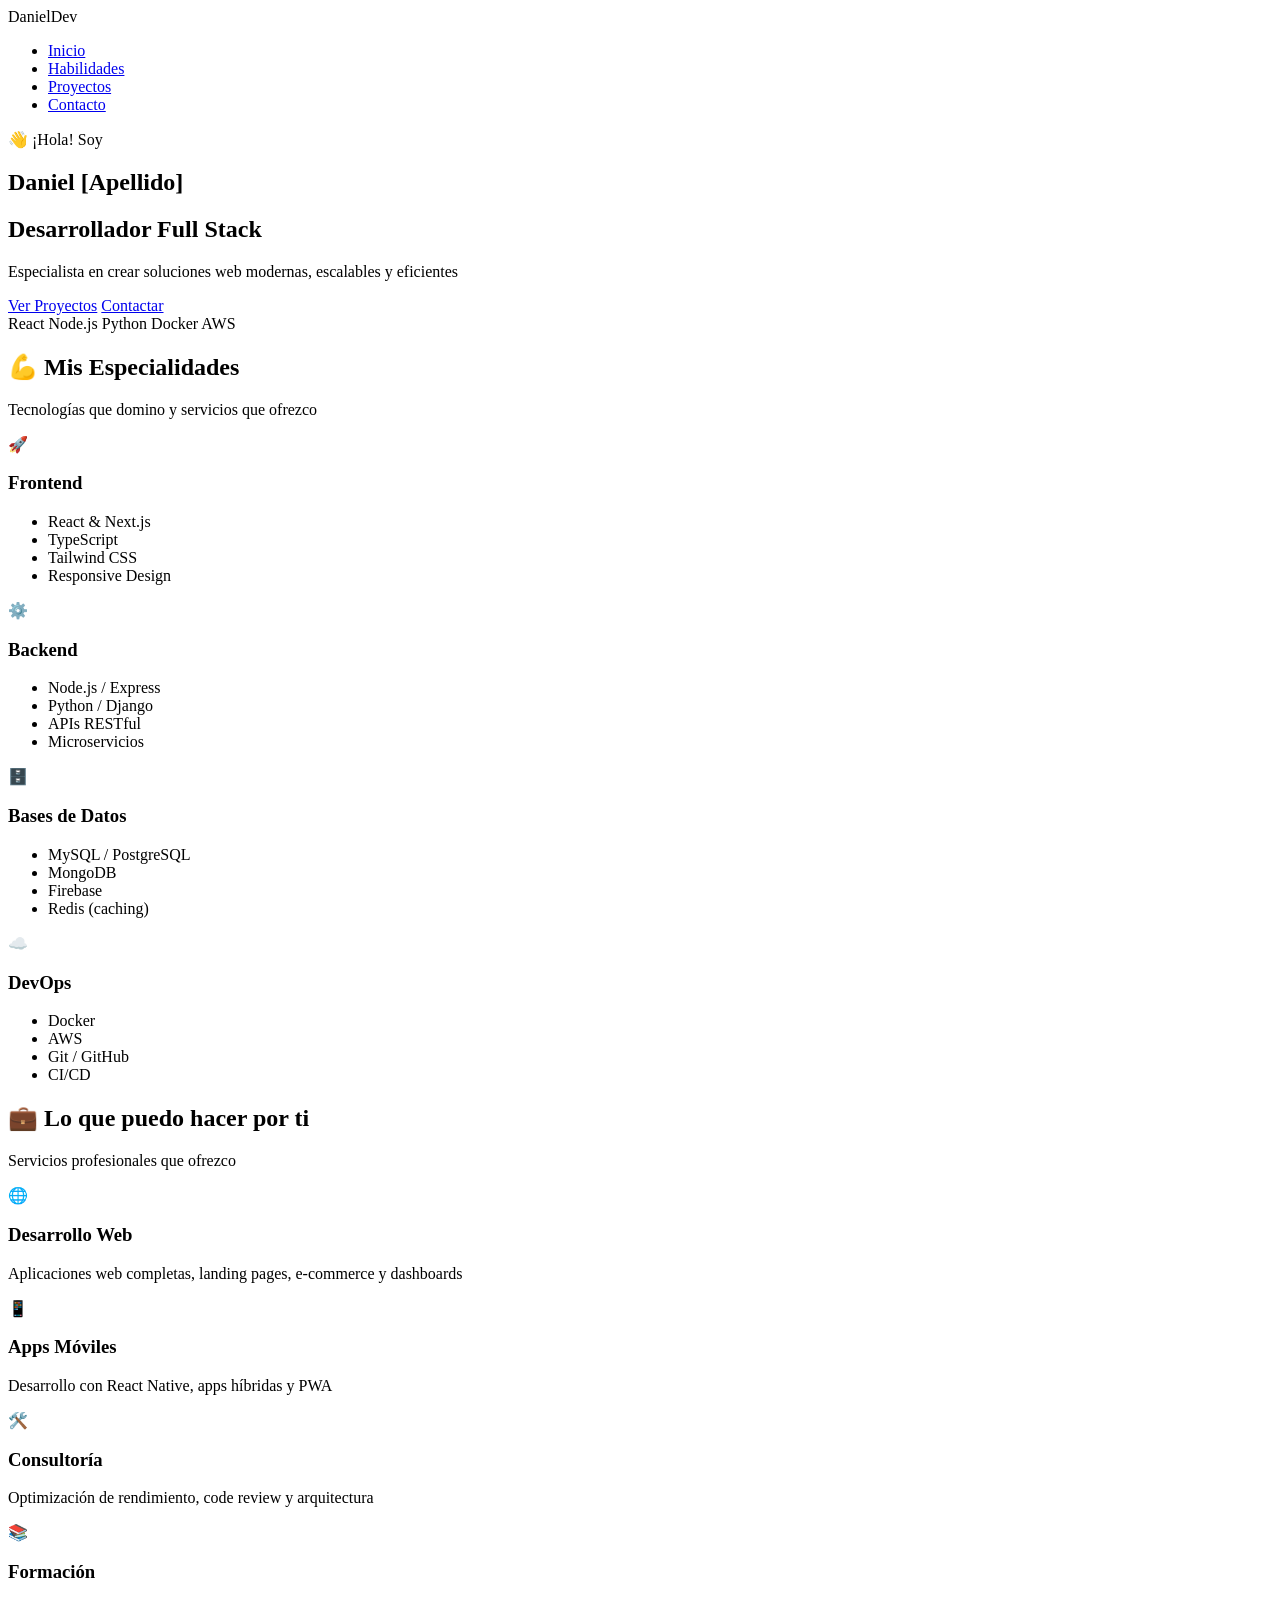
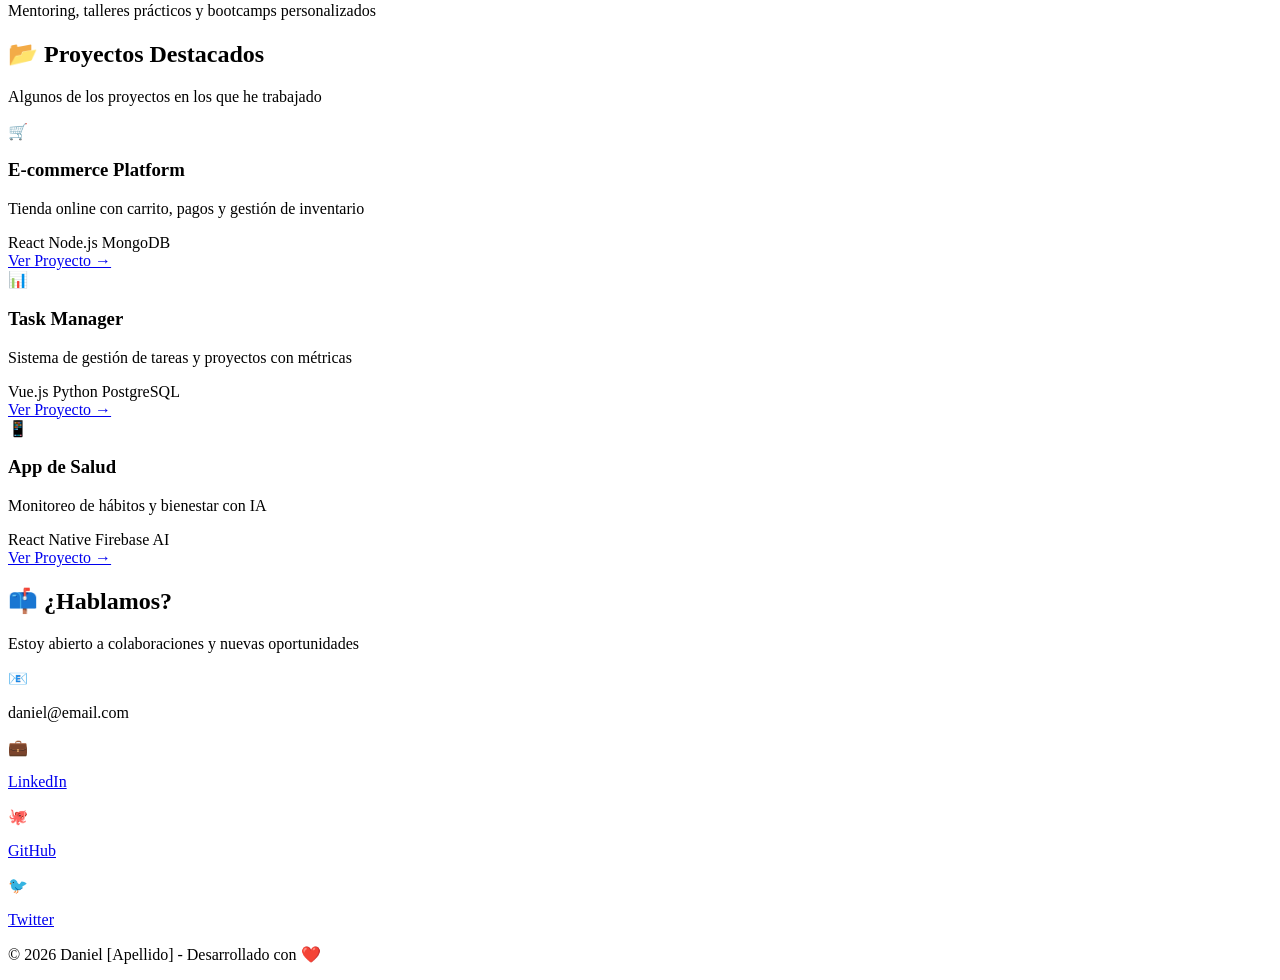
==== portafolio-web/index.html @ 7452c3b1 "Create index.html" ====
<!DOCTYPE html>
<html lang="es">
<head>
    <meta charset="UTF-8">
    <meta name="viewport" content="width=device-width, initial-scale=1.0">
    <title>Daniel | Portafolio</title>
    <link rel="stylesheet" href="styles.css">
    <link href="https://fonts.googleapis.com/css2?family=Inter:wght@300;400;600;700;800&display=swap" rel="stylesheet">
</head>
<body>
    <!-- Navbar -->
    <nav class="navbar">
        <div class="container">
            <div class="nav-content">
                <div class="logo">Daniel<span>Dev</span></div>
                <ul class="nav-links">
                    <li><a href="#inicio">Inicio</a></li>
                    <li><a href="#habilidades">Habilidades</a></li>
                    <li><a href="#proyectos">Proyectos</a></li>
                    <li><a href="#contacto">Contacto</a></li>
                </ul>
            </div>
        </div>
    </nav>

    <!-- Hero -->
    <section id="inicio" class="hero">
        <div class="container">
            <div class="hero-content">
                <span class="badge">👋 ¡Hola! Soy</span>
                <h1>Daniel [Apellido]</h1>
                <h2>Desarrollador Full Stack</h2>
                <p>Especialista en crear soluciones web modernas, escalables y eficientes</p>
                <div class="hero-buttons">
                    <a href="#proyectos" class="btn-primary">Ver Proyectos</a>
                    <a href="#contacto" class="btn-secondary">Contactar</a>
                </div>
                <div class="tech-stack">
                    <span>React</span>
                    <span>Node.js</span>
                    <span>Python</span>
                    <span>Docker</span>
                    <span>AWS</span>
                </div>
            </div>
        </div>
    </section>

    <!-- Habilidades -->
    <section id="habilidades" class="skills">
        <div class="container">
            <h2 class="section-title">💪 Mis Especialidades</h2>
            <p class="section-subtitle">Tecnologías que domino y servicios que ofrezco</p>
            
            <div class="skills-grid">
                <div class="skill-card">
                    <div class="skill-icon">🚀</div>
                    <h3>Frontend</h3>
                    <ul>
                        <li>React & Next.js</li>
                        <li>TypeScript</li>
                        <li>Tailwind CSS</li>
                        <li>Responsive Design</li>
                    </ul>
                </div>

                <div class="skill-card">
                    <div class="skill-icon">⚙️</div>
                    <h3>Backend</h3>
                    <ul>
                        <li>Node.js / Express</li>
                        <li>Python / Django</li>
                        <li>APIs RESTful</li>
                        <li>Microservicios</li>
                    </ul>
                </div>

                <div class="skill-card">
                    <div class="skill-icon">🗄️</div>
                    <h3>Bases de Datos</h3>
                    <ul>
                        <li>MySQL / PostgreSQL</li>
                        <li>MongoDB</li>
                        <li>Firebase</li>
                        <li>Redis (caching)</li>
                    </ul>
                </div>

                <div class="skill-card">
                    <div class="skill-icon">☁️</div>
                    <h3>DevOps</h3>
                    <ul>
                        <li>Docker</li>
                        <li>AWS</li>
                        <li>Git / GitHub</li>
                        <li>CI/CD</li>
                    </ul>
                </div>
            </div>
        </div>
    </section>

    <!-- Servicios -->
    <section class="services">
        <div class="container">
            <h2 class="section-title">💼 Lo que puedo hacer por ti</h2>
            <p class="section-subtitle">Servicios profesionales que ofrezco</p>
            
            <div class="services-grid">
                <div class="service-item">
                    <span class="service-icon">🌐</span>
                    <h3>Desarrollo Web</h3>
                    <p>Aplicaciones web completas, landing pages, e-commerce y dashboards</p>
                </div>
                <div class="service-item">
                    <span class="service-icon">📱</span>
                    <h3>Apps Móviles</h3>
                    <p>Desarrollo con React Native, apps híbridas y PWA</p>
                </div>
                <div class="service-item">
                    <span class="service-icon">🛠️</span>
                    <h3>Consultoría</h3>
                    <p>Optimización de rendimiento, code review y arquitectura</p>
                </div>
                <div class="service-item">
                    <span class="service-icon">📚</span>
                    <h3>Formación</h3>
                    <p>Mentoring, talleres prácticos y bootcamps personalizados</p>
                </div>
            </div>
        </div>
    </section>

    <!-- Proyectos -->
    <section id="proyectos" class="projects">
        <div class="container">
            <h2 class="section-title">📂 Proyectos Destacados</h2>
            <p class="section-subtitle">Algunos de los proyectos en los que he trabajado</p>
            
            <div class="projects-grid">
                <div class="project-card">
                    <div class="project-image">🛒</div>
                    <div class="project-info">
                        <h3>E-commerce Platform</h3>
                        <p>Tienda online con carrito, pagos y gestión de inventario</p>
                        <div class="project-tags">
                            <span>React</span>
                            <span>Node.js</span>
                            <span>MongoDB</span>
                        </div>
                        <a href="#" class="project-link">Ver Proyecto →</a>
                    </div>
                </div>

                <div class="project-card">
                    <div class="project-image">📊</div>
                    <div class="project-info">
                        <h3>Task Manager</h3>
                        <p>Sistema de gestión de tareas y proyectos con métricas</p>
                        <div class="project-tags">
                            <span>Vue.js</span>
                            <span>Python</span>
                            <span>PostgreSQL</span>
                        </div>
                        <a href="#" class="project-link">Ver Proyecto →</a>
                    </div>
                </div>

                <div class="project-card">
                    <div class="project-image">📱</div>
                    <div class="project-info">
                        <h3>App de Salud</h3>
                        <p>Monitoreo de hábitos y bienestar con IA</p>
                        <div class="project-tags">
                            <span>React Native</span>
                            <span>Firebase</span>
                            <span>AI</span>
                        </div>
                        <a href="#" class="project-link">Ver Proyecto →</a>
                    </div>
                </div>
            </div>
        </div>
    </section>

    <!-- Contacto -->
    <section id="contacto" class="contact">
        <div class="container">
            <h2 class="section-title">📫 ¿Hablamos?</h2>
            <p class="section-subtitle">Estoy abierto a colaboraciones y nuevas oportunidades</p>
            
            <div class="contact-content">
                <div class="contact-info">
                    <div class="contact-item">
                        <span>📧</span>
                        <p>daniel@email.com</p>
                    </div>
                    <div class="contact-item">
                        <span>💼</span>
                        <p><a href="https://linkedin.com/in/tu-perfil">LinkedIn</a></p>
                    </div>
                    <div class="contact-item">
                        <span>🐙</span>
                        <p><a href="https://github.com/tu-usuario">GitHub</a></p>
                    </div>
                    <div class="contact-item">
                        <span>🐦</span>
                        <p><a href="https://twitter.com/tu-usuario">Twitter</a></p>
                    </div>
                </div>
            </div>
        </div>
    </section>

    <!-- Footer -->
    <footer>
        <div class="container">
            <p>© 2026 Daniel [Apellido] - Desarrollado con ❤️</p>
        </div>
    </footer>

    <script src="script.js"></script>
</body>
</html>
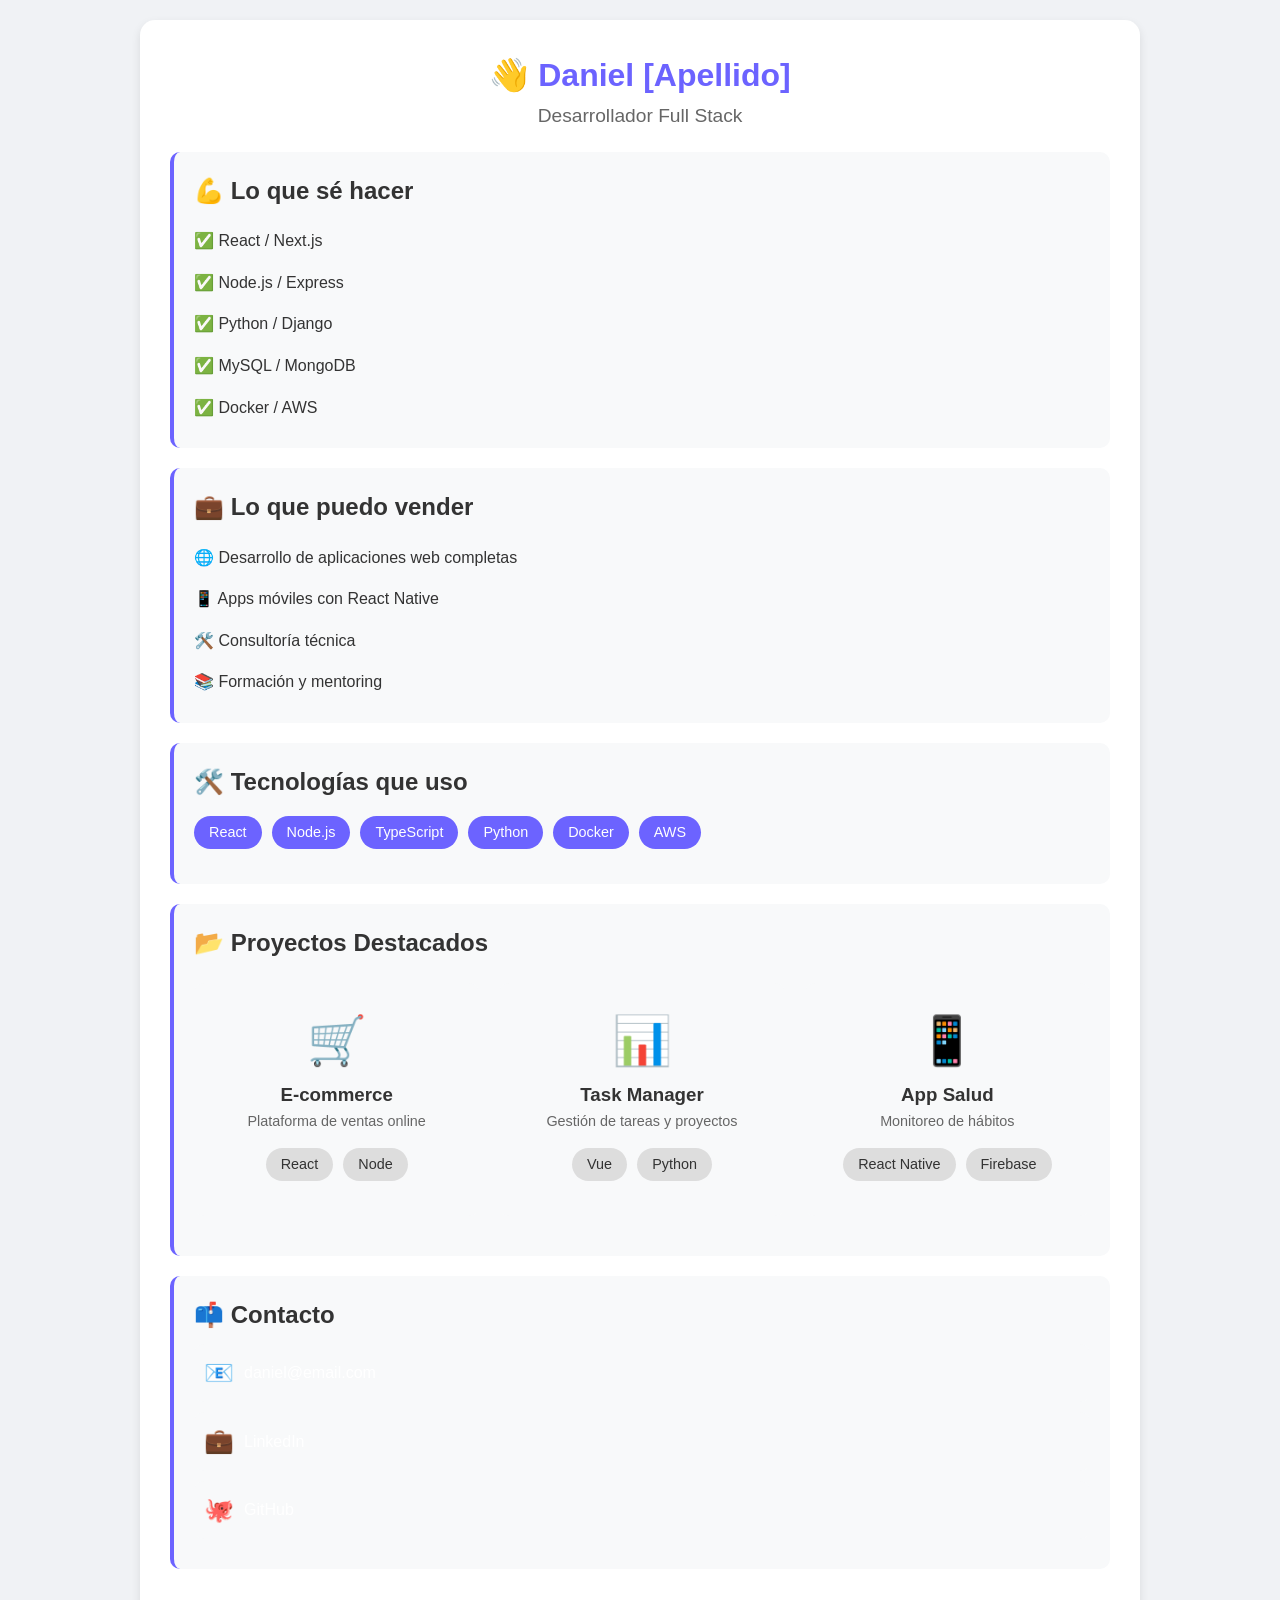
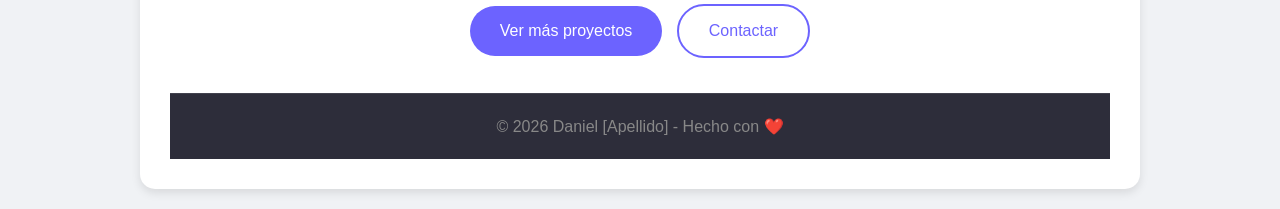
==== commit 50bed4a0: "Update index.html" ====
--- a/portafolio-web/index.html
+++ b/portafolio-web/index.html
@@ -4,221 +4,190 @@
     <meta charset="UTF-8">
     <meta name="viewport" content="width=device-width, initial-scale=1.0">
     <title>Daniel | Portafolio</title>
+    
+    <!-- ESTE ES EL CSS - VERIFICA QUE EXISTA -->
     <link rel="stylesheet" href="styles.css">
+    
+    <!-- FUENTE -->
     <link href="https://fonts.googleapis.com/css2?family=Inter:wght@300;400;600;700;800&display=swap" rel="stylesheet">
+    
+    <style>
+        /* CSS DE EMERGENCIA - POR SI NO CARGA EL ARCHIVO */
+        * { margin: 0; padding: 0; box-sizing: border-box; }
+        body { 
+            font-family: Arial, sans-serif; 
+            background: #f0f2f5; 
+            padding: 20px;
+            color: #333;
+        }
+        .container {
+            max-width: 1000px;
+            margin: 0 auto;
+            background: white;
+            padding: 30px;
+            border-radius: 15px;
+            box-shadow: 0 4px 10px rgba(0,0,0,0.1);
+        }
+        h1 { color: #6C63FF; text-align: center; }
+        .card {
+            background: #f8f9fa;
+            padding: 20px;
+            border-radius: 10px;
+            margin: 20px 0;
+            border-left: 4px solid #6C63FF;
+        }
+        .card h2 { margin-bottom: 10px; }
+        ul { list-style: none; padding: 0; }
+        ul li { padding: 8px 0; }
+        .tags {
+            display: flex;
+            gap: 10px;
+            flex-wrap: wrap;
+            margin: 15px 0;
+        }
+        .tags span {
+            background: #6C63FF;
+            color: white;
+            padding: 5px 15px;
+            border-radius: 50px;
+            font-size: 0.9rem;
+        }
+        .btn {
+            display: inline-block;
+            padding: 12px 30px;
+            background: #6C63FF;
+            color: white;
+            text-decoration: none;
+            border-radius: 50px;
+            margin: 5px;
+        }
+        .btn:hover { background: #5a52d5; }
+        .grid {
+            display: grid;
+            grid-template-columns: repeat(auto-fit, minmax(250px, 1fr));
+            gap: 20px;
+            margin: 20px 0;
+        }
+        .project {
+            background: #f8f9fa;
+            padding: 20px;
+            border-radius: 10px;
+            text-align: center;
+        }
+        .project .icon { font-size: 3rem; }
+        footer {
+            text-align: center;
+            padding: 20px 0;
+            color: #888;
+        }
+        a { color: #6C63FF; text-decoration: none; }
+        a:hover { text-decoration: underline; }
+        .contact-item {
+            display: flex;
+            align-items: center;
+            gap: 10px;
+            padding: 10px;
+            margin: 10px 0;
+            background: #f8f9fa;
+            border-radius: 10px;
+        }
+    </style>
 </head>
 <body>
-    <!-- Navbar -->
-    <nav class="navbar">
-        <div class="container">
-            <div class="nav-content">
-                <div class="logo">Daniel<span>Dev</span></div>
-                <ul class="nav-links">
-                    <li><a href="#inicio">Inicio</a></li>
-                    <li><a href="#habilidades">Habilidades</a></li>
-                    <li><a href="#proyectos">Proyectos</a></li>
-                    <li><a href="#contacto">Contacto</a></li>
-                </ul>
+    <div class="container">
+        <h1>👋 Daniel [Apellido]</h1>
+        <p style="text-align: center; font-size: 1.2rem; color: #666;">Desarrollador Full Stack</p>
+        
+        <div class="card">
+            <h2>💪 Lo que sé hacer</h2>
+            <ul>
+                <li>✅ React / Next.js</li>
+                <li>✅ Node.js / Express</li>
+                <li>✅ Python / Django</li>
+                <li>✅ MySQL / MongoDB</li>
+                <li>✅ Docker / AWS</li>
+            </ul>
+        </div>
+
+        <div class="card">
+            <h2>💼 Lo que puedo vender</h2>
+            <ul>
+                <li>🌐 Desarrollo de aplicaciones web completas</li>
+                <li>📱 Apps móviles con React Native</li>
+                <li>🛠️ Consultoría técnica</li>
+                <li>📚 Formación y mentoring</li>
+            </ul>
+        </div>
+
+        <div class="card">
+            <h2>🛠️ Tecnologías que uso</h2>
+            <div class="tags">
+                <span>React</span>
+                <span>Node.js</span>
+                <span>TypeScript</span>
+                <span>Python</span>
+                <span>Docker</span>
+                <span>AWS</span>
             </div>
         </div>
-    </nav>
 
-    <!-- Hero -->
-    <section id="inicio" class="hero">
-        <div class="container">
-            <div class="hero-content">
-                <span class="badge">👋 ¡Hola! Soy</span>
-                <h1>Daniel [Apellido]</h1>
-                <h2>Desarrollador Full Stack</h2>
-                <p>Especialista en crear soluciones web modernas, escalables y eficientes</p>
-                <div class="hero-buttons">
-                    <a href="#proyectos" class="btn-primary">Ver Proyectos</a>
-                    <a href="#contacto" class="btn-secondary">Contactar</a>
-                </div>
-                <div class="tech-stack">
-                    <span>React</span>
-                    <span>Node.js</span>
-                    <span>Python</span>
-                    <span>Docker</span>
-                    <span>AWS</span>
-                </div>
-            </div>
-        </div>
-    </section>
-
-    <!-- Habilidades -->
-    <section id="habilidades" class="skills">
-        <div class="container">
-            <h2 class="section-title">💪 Mis Especialidades</h2>
-            <p class="section-subtitle">Tecnologías que domino y servicios que ofrezco</p>
-            
-            <div class="skills-grid">
-                <div class="skill-card">
-                    <div class="skill-icon">🚀</div>
-                    <h3>Frontend</h3>
-                    <ul>
-                        <li>React & Next.js</li>
-                        <li>TypeScript</li>
-                        <li>Tailwind CSS</li>
-                        <li>Responsive Design</li>
-                    </ul>
-                </div>
-
-                <div class="skill-card">
-                    <div class="skill-icon">⚙️</div>
-                    <h3>Backend</h3>
-                    <ul>
-                        <li>Node.js / Express</li>
-                        <li>Python / Django</li>
-                        <li>APIs RESTful</li>
-                        <li>Microservicios</li>
-                    </ul>
-                </div>
-
-                <div class="skill-card">
-                    <div class="skill-icon">🗄️</div>
-                    <h3>Bases de Datos</h3>
-                    <ul>
-                        <li>MySQL / PostgreSQL</li>
-                        <li>MongoDB</li>
-                        <li>Firebase</li>
-                        <li>Redis (caching)</li>
-                    </ul>
-                </div>
-
-                <div class="skill-card">
-                    <div class="skill-icon">☁️</div>
-                    <h3>DevOps</h3>
-                    <ul>
-                        <li>Docker</li>
-                        <li>AWS</li>
-                        <li>Git / GitHub</li>
-                        <li>CI/CD</li>
-                    </ul>
-                </div>
-            </div>
-        </div>
-    </section>
-
-    <!-- Servicios -->
-    <section class="services">
-        <div class="container">
-            <h2 class="section-title">💼 Lo que puedo hacer por ti</h2>
-            <p class="section-subtitle">Servicios profesionales que ofrezco</p>
-            
-            <div class="services-grid">
-                <div class="service-item">
-                    <span class="service-icon">🌐</span>
-                    <h3>Desarrollo Web</h3>
-                    <p>Aplicaciones web completas, landing pages, e-commerce y dashboards</p>
-                </div>
-                <div class="service-item">
-                    <span class="service-icon">📱</span>
-                    <h3>Apps Móviles</h3>
-                    <p>Desarrollo con React Native, apps híbridas y PWA</p>
-                </div>
-                <div class="service-item">
-                    <span class="service-icon">🛠️</span>
-                    <h3>Consultoría</h3>
-                    <p>Optimización de rendimiento, code review y arquitectura</p>
-                </div>
-                <div class="service-item">
-                    <span class="service-icon">📚</span>
-                    <h3>Formación</h3>
-                    <p>Mentoring, talleres prácticos y bootcamps personalizados</p>
-                </div>
-            </div>
-        </div>
-    </section>
-
-    <!-- Proyectos -->
-    <section id="proyectos" class="projects">
-        <div class="container">
-            <h2 class="section-title">📂 Proyectos Destacados</h2>
-            <p class="section-subtitle">Algunos de los proyectos en los que he trabajado</p>
-            
-            <div class="projects-grid">
-                <div class="project-card">
-                    <div class="project-image">🛒</div>
-                    <div class="project-info">
-                        <h3>E-commerce Platform</h3>
-                        <p>Tienda online con carrito, pagos y gestión de inventario</p>
-                        <div class="project-tags">
-                            <span>React</span>
-                            <span>Node.js</span>
-                            <span>MongoDB</span>
-                        </div>
-                        <a href="#" class="project-link">Ver Proyecto →</a>
+        <div class="card">
+            <h2>📂 Proyectos Destacados</h2>
+            <div class="grid">
+                <div class="project">
+                    <div class="icon">🛒</div>
+                    <h3>E-commerce</h3>
+                    <p style="font-size: 0.9rem; color: #666;">Plataforma de ventas online</p>
+                    <div class="tags" style="justify-content: center;">
+                        <span style="background: #ddd; color: #333;">React</span>
+                        <span style="background: #ddd; color: #333;">Node</span>
                     </div>
                 </div>
-
-                <div class="project-card">
-                    <div class="project-image">📊</div>
-                    <div class="project-info">
-                        <h3>Task Manager</h3>
-                        <p>Sistema de gestión de tareas y proyectos con métricas</p>
-                        <div class="project-tags">
-                            <span>Vue.js</span>
-                            <span>Python</span>
-                            <span>PostgreSQL</span>
-                        </div>
-                        <a href="#" class="project-link">Ver Proyecto →</a>
+                <div class="project">
+                    <div class="icon">📊</div>
+                    <h3>Task Manager</h3>
+                    <p style="font-size: 0.9rem; color: #666;">Gestión de tareas y proyectos</p>
+                    <div class="tags" style="justify-content: center;">
+                        <span style="background: #ddd; color: #333;">Vue</span>
+                        <span style="background: #ddd; color: #333;">Python</span>
                     </div>
                 </div>
-
-                <div class="project-card">
-                    <div class="project-image">📱</div>
-                    <div class="project-info">
-                        <h3>App de Salud</h3>
-                        <p>Monitoreo de hábitos y bienestar con IA</p>
-                        <div class="project-tags">
-                            <span>React Native</span>
-                            <span>Firebase</span>
-                            <span>AI</span>
-                        </div>
-                        <a href="#" class="project-link">Ver Proyecto →</a>
+                <div class="project">
+                    <div class="icon">📱</div>
+                    <h3>App Salud</h3>
+                    <p style="font-size: 0.9rem; color: #666;">Monitoreo de hábitos</p>
+                    <div class="tags" style="justify-content: center;">
+                        <span style="background: #ddd; color: #333;">React Native</span>
+                        <span style="background: #ddd; color: #333;">Firebase</span>
                     </div>
                 </div>
             </div>
         </div>
-    </section>
 
-    <!-- Contacto -->
-    <section id="contacto" class="contact">
-        <div class="container">
-            <h2 class="section-title">📫 ¿Hablamos?</h2>
-            <p class="section-subtitle">Estoy abierto a colaboraciones y nuevas oportunidades</p>
-            
-            <div class="contact-content">
-                <div class="contact-info">
-                    <div class="contact-item">
-                        <span>📧</span>
-                        <p>daniel@email.com</p>
-                    </div>
-                    <div class="contact-item">
-                        <span>💼</span>
-                        <p><a href="https://linkedin.com/in/tu-perfil">LinkedIn</a></p>
-                    </div>
-                    <div class="contact-item">
-                        <span>🐙</span>
-                        <p><a href="https://github.com/tu-usuario">GitHub</a></p>
-                    </div>
-                    <div class="contact-item">
-                        <span>🐦</span>
-                        <p><a href="https://twitter.com/tu-usuario">Twitter</a></p>
-                    </div>
-                </div>
+        <div class="card">
+            <h2>📫 Contacto</h2>
+            <div class="contact-item">
+                <span>📧</span>
+                <p><a href="mailto:daniel@email.com">daniel@email.com</a></p>
+            </div>
+            <div class="contact-item">
+                <span>💼</span>
+                <p><a href="https://linkedin.com/in/tu-perfil">LinkedIn</a></p>
+            </div>
+            <div class="contact-item">
+                <span>🐙</span>
+                <p><a href="https://github.com/tu-usuario">GitHub</a></p>
             </div>
         </div>
-    </section>
 
-    <!-- Footer -->
-    <footer>
-        <div class="container">
-            <p>© 2026 Daniel [Apellido] - Desarrollado con ❤️</p>
+        <div style="text-align: center; margin: 30px 0;">
+            <a href="#" class="btn">Ver más proyectos</a>
+            <a href="#" class="btn" style="background: transparent; color: #6C63FF; border: 2px solid #6C63FF;">Contactar</a>
         </div>
-    </footer>
 
-    <script src="script.js"></script>
+        <footer>
+            <p>© 2026 Daniel [Apellido] - Hecho con ❤️</p>
+        </footer>
+    </div>
 </body>
 </html>
--- a/portafolio-web/styles.css
+++ b/portafolio-web/styles.css
@@ -0,0 +1,428 @@
+/* Reset y Variables */
+* {
+    margin: 0;
+    padding: 0;
+    box-sizing: border-box;
+}
+
+:root {
+    --primary: #6C63FF;
+    --secondary: #2D2D3A;
+    --text: #2D2D3A;
+    --text-light: #6B6B7A;
+    --bg: #F8F9FA;
+    --white: #FFFFFF;
+    --shadow: 0 4px 20px rgba(108, 99, 255, 0.1);
+    --shadow-hover: 0 8px 30px rgba(108, 99, 255, 0.2);
+    --radius: 12px;
+    --transition: all 0.3s ease;
+}
+
+body {
+    font-family: 'Inter', sans-serif;
+    background: var(--bg);
+    color: var(--text);
+    line-height: 1.6;
+}
+
+.container {
+    max-width: 1200px;
+    margin: 0 auto;
+    padding: 0 20px;
+}
+
+/* Navbar */
+.navbar {
+    background: var(--white);
+    box-shadow: var(--shadow);
+    position: fixed;
+    width: 100%;
+    top: 0;
+    z-index: 1000;
+    padding: 15px 0;
+}
+
+.nav-content {
+    display: flex;
+    justify-content: space-between;
+    align-items: center;
+}
+
+.logo {
+    font-size: 1.5rem;
+    font-weight: 700;
+}
+
+.logo span {
+    color: var(--primary);
+}
+
+.nav-links {
+    display: flex;
+    list-style: none;
+    gap: 30px;
+}
+
+.nav-links a {
+    text-decoration: none;
+    color: var(--text);
+    font-weight: 500;
+    transition: var(--transition);
+}
+
+.nav-links a:hover {
+    color: var(--primary);
+}
+
+/* Hero */
+.hero {
+    padding: 120px 0 80px;
+    background: linear-gradient(135deg, #f8f9fa 0%, #e8eaf6 100%);
+}
+
+.hero-content {
+    text-align: center;
+    max-width: 800px;
+    margin: 0 auto;
+}
+
+.badge {
+    display: inline-block;
+    background: var(--primary);
+    color: white;
+    padding: 8px 20px;
+    border-radius: 50px;
+    font-size: 0.9rem;
+    margin-bottom: 20px;
+}
+
+.hero h1 {
+    font-size: 3.5rem;
+    font-weight: 800;
+    margin-bottom: 10px;
+}
+
+.hero h2 {
+    font-size: 1.8rem;
+    color: var(--primary);
+    font-weight: 600;
+    margin-bottom: 20px;
+}
+
+.hero p {
+    font-size: 1.2rem;
+    color: var(--text-light);
+    margin-bottom: 30px;
+}
+
+.hero-buttons {
+    display: flex;
+    justify-content: center;
+    gap: 20px;
+    margin-bottom: 40px;
+    flex-wrap: wrap;
+}
+
+.btn-primary {
+    display: inline-block;
+    padding: 14px 35px;
+    background: var(--primary);
+    color: white;
+    text-decoration: none;
+    border-radius: 50px;
+    font-weight: 600;
+    transition: var(--transition);
+}
+
+.btn-primary:hover {
+    transform: translateY(-2px);
+    box-shadow: var(--shadow-hover);
+}
+
+.btn-secondary {
+    display: inline-block;
+    padding: 14px 35px;
+    background: transparent;
+    color: var(--text);
+    text-decoration: none;
+    border-radius: 50px;
+    font-weight: 600;
+    border: 2px solid var(--text);
+    transition: var(--transition);
+}
+
+.btn-secondary:hover {
+    background: var(--text);
+    color: white;
+}
+
+.tech-stack {
+    display: flex;
+    justify-content: center;
+    gap: 15px;
+    flex-wrap: wrap;
+}
+
+.tech-stack span {
+    background: var(--white);
+    padding: 8px 20px;
+    border-radius: 50px;
+    font-weight: 500;
+    box-shadow: var(--shadow);
+}
+
+/* Section Titles */
+.section-title {
+    font-size: 2.5rem;
+    font-weight: 700;
+    text-align: center;
+    margin-bottom: 10px;
+}
+
+.section-subtitle {
+    text-align: center;
+    color: var(--text-light);
+    font-size: 1.1rem;
+    margin-bottom: 50px;
+}
+
+/* Skills */
+.skills {
+    padding: 80px 0;
+    background: var(--white);
+}
+
+.skills-grid {
+    display: grid;
+    grid-template-columns: repeat(auto-fit, minmax(250px, 1fr));
+    gap: 30px;
+}
+
+.skill-card {
+    background: var(--bg);
+    padding: 30px;
+    border-radius: var(--radius);
+    text-align: center;
+    transition: var(--transition);
+}
+
+.skill-card:hover {
+    transform: translateY(-5px);
+    box-shadow: var(--shadow-hover);
+}
+
+.skill-icon {
+    font-size: 2.5rem;
+    margin-bottom: 15px;
+}
+
+.skill-card h3 {
+    margin-bottom: 15px;
+    font-size: 1.3rem;
+}
+
+.skill-card ul {
+    list-style: none;
+}
+
+.skill-card ul li {
+    padding: 5px 0;
+    color: var(--text-light);
+}
+
+/* Services */
+.services {
+    padding: 80px 0;
+    background: var(--bg);
+}
+
+.services-grid {
+    display: grid;
+    grid-template-columns: repeat(auto-fit, minmax(250px, 1fr));
+    gap: 30px;
+}
+
+.service-item {
+    background: var(--white);
+    padding: 30px;
+    border-radius: var(--radius);
+    text-align: center;
+    box-shadow: var(--shadow);
+    transition: var(--transition);
+}
+
+.service-item:hover {
+    transform: translateY(-5px);
+    box-shadow: var(--shadow-hover);
+}
+
+.service-icon {
+    font-size: 2.5rem;
+    margin-bottom: 15px;
+}
+
+.service-item h3 {
+    margin-bottom: 10px;
+}
+
+.service-item p {
+    color: var(--text-light);
+}
+
+/* Projects */
+.projects {
+    padding: 80px 0;
+    background: var(--white);
+}
+
+.projects-grid {
+    display: grid;
+    grid-template-columns: repeat(auto-fit, minmax(300px, 1fr));
+    gap: 30px;
+}
+
+.project-card {
+    background: var(--bg);
+    border-radius: var(--radius);
+    overflow: hidden;
+    transition: var(--transition);
+}
+
+.project-card:hover {
+    transform: translateY(-5px);
+    box-shadow: var(--shadow-hover);
+}
+
+.project-image {
+    height: 200px;
+    display: flex;
+    align-items: center;
+    justify-content: center;
+    font-size: 4rem;
+    background: linear-gradient(135deg, var(--primary), #8B83FF);
+}
+
+.project-info {
+    padding: 25px;
+}
+
+.project-info h3 {
+    margin-bottom: 10px;
+}
+
+.project-info p {
+    color: var(--text-light);
+    margin-bottom: 15px;
+}
+
+.project-tags {
+    display: flex;
+    gap: 10px;
+    flex-wrap: wrap;
+    margin-bottom: 15px;
+}
+
+.project-tags span {
+    background: var(--white);
+    padding: 4px 12px;
+    border-radius: 50px;
+    font-size: 0.8rem;
+    font-weight: 500;
+}
+
+.project-link {
+    color: var(--primary);
+    text-decoration: none;
+    font-weight: 600;
+    transition: var(--transition);
+}
+
+.project-link:hover {
+    margin-left: 5px;
+}
+
+/* Contact */
+.contact {
+    padding: 80px 0;
+    background: var(--secondary);
+    color: white;
+}
+
+.contact .section-title {
+    color: white;
+}
+
+.contact .section-subtitle {
+    color: rgba(255, 255, 255, 0.8);
+}
+
+.contact-content {
+    max-width: 600px;
+    margin: 0 auto;
+}
+
+.contact-info {
+    display: grid;
+    grid-template-columns: 1fr 1fr;
+    gap: 20px;
+}
+
+.contact-item {
+    display: flex;
+    align-items: center;
+    gap: 15px;
+    background: rgba(255, 255, 255, 0.1);
+    padding: 15px 20px;
+    border-radius: var(--radius);
+}
+
+.contact-item span {
+    font-size: 1.5rem;
+}
+
+.contact-item p {
+    margin: 0;
+}
+
+.contact-item a {
+    color: white;
+    text-decoration: none;
+}
+
+.contact-item a:hover {
+    text-decoration: underline;
+}
+
+/* Footer */
+footer {
+    background: var(--secondary);
+    color: white;
+    text-align: center;
+    padding: 30px 0;
+    border-top: 1px solid rgba(255, 255, 255, 0.1);
+}
+
+/* Responsive */
+@media (max-width: 768px) {
+    .hero h1 {
+        font-size: 2.5rem;
+    }
+    
+    .hero h2 {
+        font-size: 1.3rem;
+    }
+    
+    .nav-links {
+        display: none;
+    }
+    
+    .skills-grid,
+    .services-grid,
+    .projects-grid {
+        grid-template-columns: 1fr;
+    }
+    
+    .contact-info {
+        grid-template-columns: 1fr;
+    }
+}
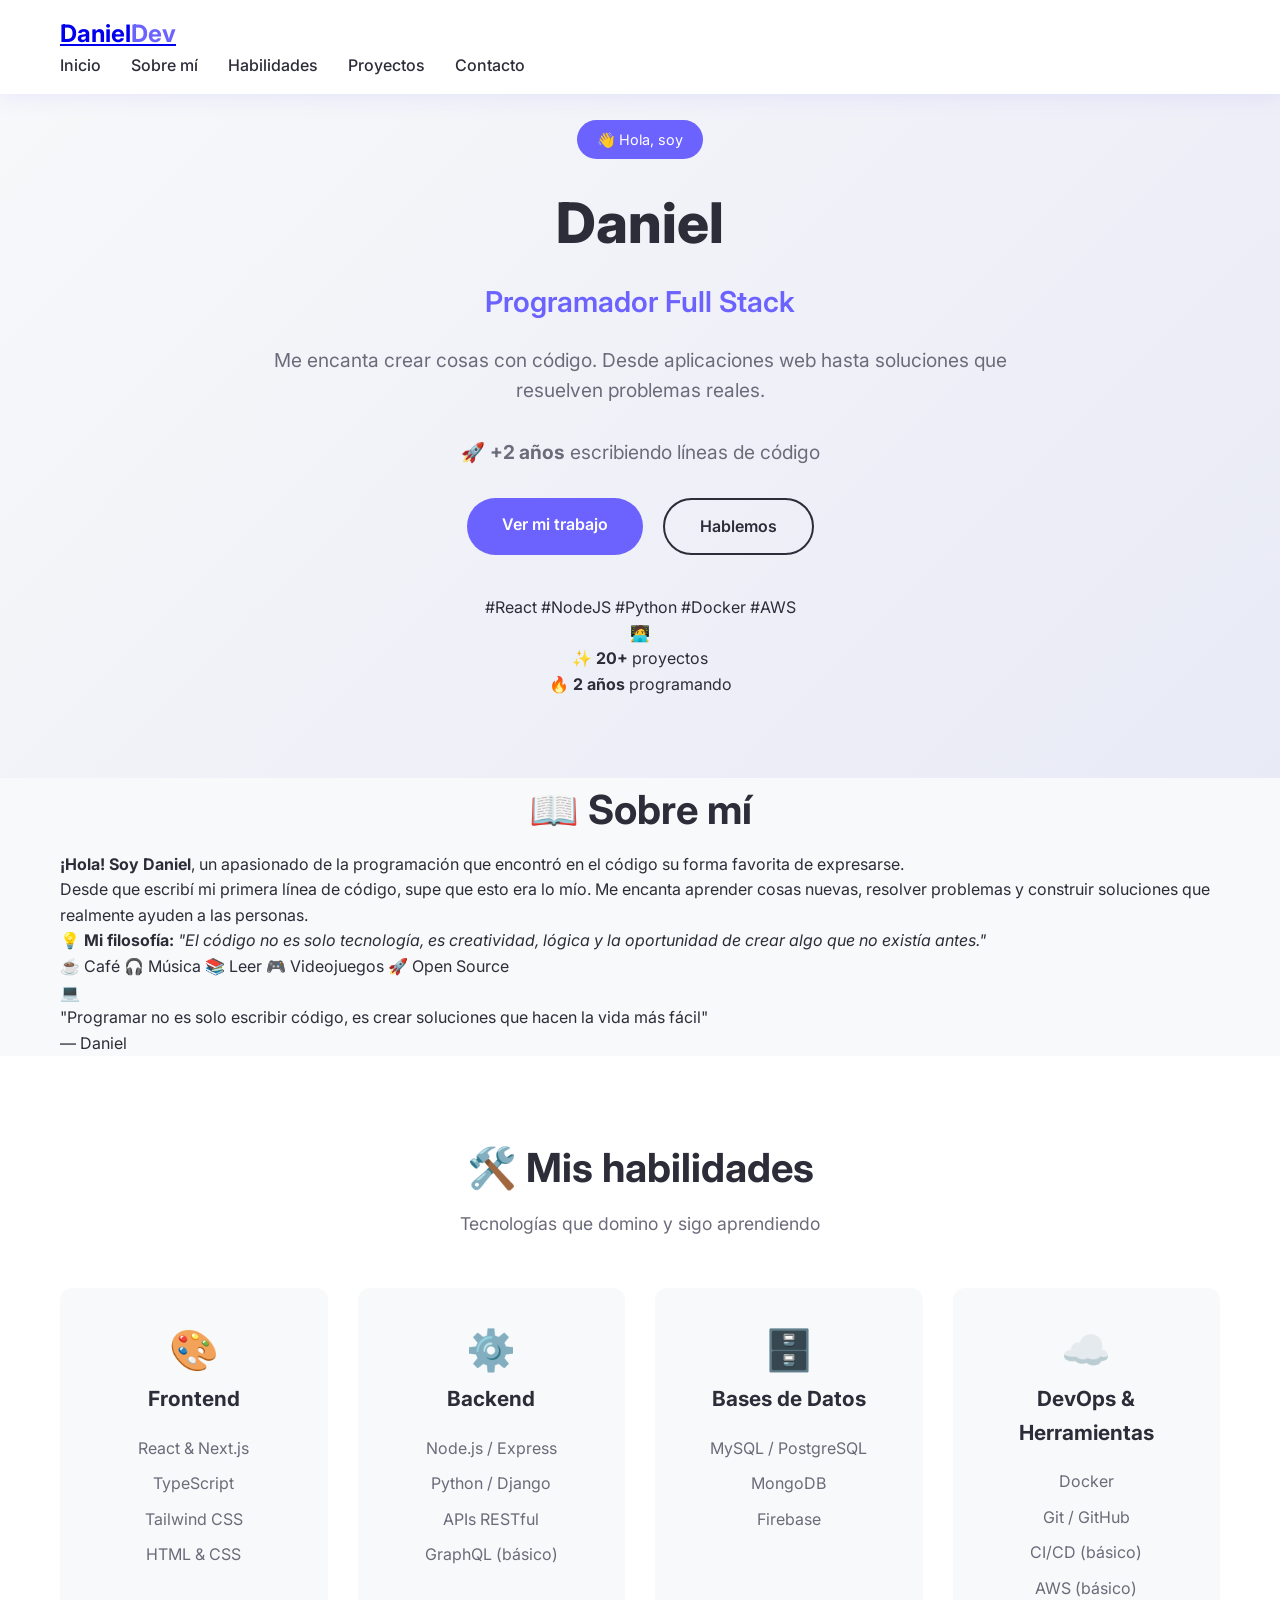
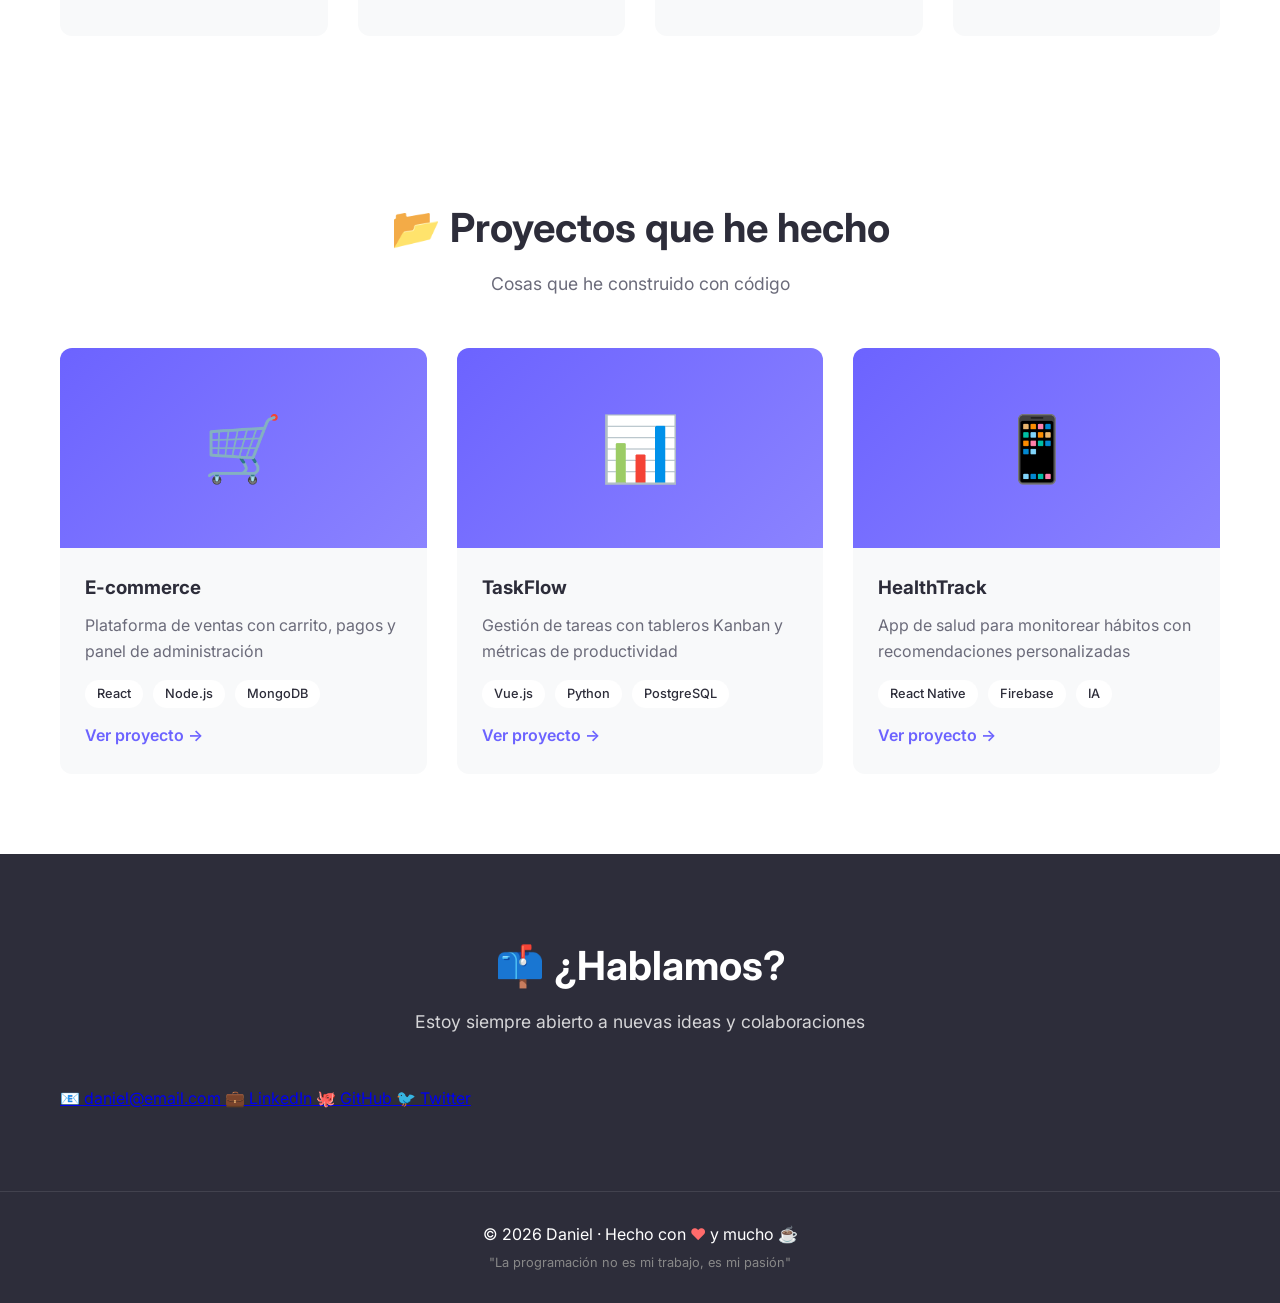
==== commit 9945eebf: "Update index.html" ====
--- a/portafolio-web/index.html
+++ b/portafolio-web/index.html
@@ -1,193 +1,255 @@
 <!DOCTYPE html>
 <html lang="es">
 <head>
-    <meta charset="UTF-8">
-    <meta name="viewport" content="width=device-width, initial-scale=1.0">
-    <title>Daniel | Portafolio</title>
-    
-    <!-- ESTE ES EL CSS - VERIFICA QUE EXISTA -->
-    <link rel="stylesheet" href="styles.css">
-    
-    <!-- FUENTE -->
-    <link href="https://fonts.googleapis.com/css2?family=Inter:wght@300;400;600;700;800&display=swap" rel="stylesheet">
-    
-    <style>
-        /* CSS DE EMERGENCIA - POR SI NO CARGA EL ARCHIVO */
-        * { margin: 0; padding: 0; box-sizing: border-box; }
-        body { 
-            font-family: Arial, sans-serif; 
-            background: #f0f2f5; 
-            padding: 20px;
-            color: #333;
-        }
-        .container {
-            max-width: 1000px;
-            margin: 0 auto;
-            background: white;
-            padding: 30px;
-            border-radius: 15px;
-            box-shadow: 0 4px 10px rgba(0,0,0,0.1);
-        }
-        h1 { color: #6C63FF; text-align: center; }
-        .card {
-            background: #f8f9fa;
-            padding: 20px;
-            border-radius: 10px;
-            margin: 20px 0;
-            border-left: 4px solid #6C63FF;
-        }
-        .card h2 { margin-bottom: 10px; }
-        ul { list-style: none; padding: 0; }
-        ul li { padding: 8px 0; }
-        .tags {
-            display: flex;
-            gap: 10px;
-            flex-wrap: wrap;
-            margin: 15px 0;
-        }
-        .tags span {
-            background: #6C63FF;
-            color: white;
-            padding: 5px 15px;
-            border-radius: 50px;
-            font-size: 0.9rem;
-        }
-        .btn {
-            display: inline-block;
-            padding: 12px 30px;
-            background: #6C63FF;
-            color: white;
-            text-decoration: none;
-            border-radius: 50px;
-            margin: 5px;
-        }
-        .btn:hover { background: #5a52d5; }
-        .grid {
-            display: grid;
-            grid-template-columns: repeat(auto-fit, minmax(250px, 1fr));
-            gap: 20px;
-            margin: 20px 0;
-        }
-        .project {
-            background: #f8f9fa;
-            padding: 20px;
-            border-radius: 10px;
-            text-align: center;
-        }
-        .project .icon { font-size: 3rem; }
-        footer {
-            text-align: center;
-            padding: 20px 0;
-            color: #888;
-        }
-        a { color: #6C63FF; text-decoration: none; }
-        a:hover { text-decoration: underline; }
-        .contact-item {
-            display: flex;
-            align-items: center;
-            gap: 10px;
-            padding: 10px;
-            margin: 10px 0;
-            background: #f8f9fa;
-            border-radius: 10px;
-        }
-    </style>
+    <meta charset="UTF-8" />
+    <meta name="viewport" content="width=device-width, initial-scale=1.0"/>
+    <title>Daniel · Programador</title>
+    <link rel="stylesheet" href="styles.css" />
+    <link href="https://fonts.googleapis.com/css2?family=Inter:wght@300;400;600;700;800;900&display=swap" rel="stylesheet"/>
 </head>
 <body>
-    <div class="container">
-        <h1>👋 Daniel [Apellido]</h1>
-        <p style="text-align: center; font-size: 1.2rem; color: #666;">Desarrollador Full Stack</p>
-        
-        <div class="card">
-            <h2>💪 Lo que sé hacer</h2>
-            <ul>
-                <li>✅ React / Next.js</li>
-                <li>✅ Node.js / Express</li>
-                <li>✅ Python / Django</li>
-                <li>✅ MySQL / MongoDB</li>
-                <li>✅ Docker / AWS</li>
+
+    <!-- ===== NAVBAR ===== -->
+    <nav class="navbar">
+        <div class="container nav-container">
+            <a href="#" class="logo">Daniel<span>Dev</span></a>
+            <ul class="nav-links">
+                <li><a href="#inicio">Inicio</a></li>
+                <li><a href="#sobre-mi">Sobre mí</a></li>
+                <li><a href="#habilidades">Habilidades</a></li>
+                <li><a href="#proyectos">Proyectos</a></li>
+                <li><a href="#contacto">Contacto</a></li>
             </ul>
         </div>
-
-        <div class="card">
-            <h2>💼 Lo que puedo vender</h2>
-            <ul>
-                <li>🌐 Desarrollo de aplicaciones web completas</li>
-                <li>📱 Apps móviles con React Native</li>
-                <li>🛠️ Consultoría técnica</li>
-                <li>📚 Formación y mentoring</li>
-            </ul>
-        </div>
-
-        <div class="card">
-            <h2>🛠️ Tecnologías que uso</h2>
-            <div class="tags">
-                <span>React</span>
-                <span>Node.js</span>
-                <span>TypeScript</span>
-                <span>Python</span>
-                <span>Docker</span>
-                <span>AWS</span>
-            </div>
-        </div>
-
-        <div class="card">
-            <h2>📂 Proyectos Destacados</h2>
-            <div class="grid">
-                <div class="project">
-                    <div class="icon">🛒</div>
-                    <h3>E-commerce</h3>
-                    <p style="font-size: 0.9rem; color: #666;">Plataforma de ventas online</p>
-                    <div class="tags" style="justify-content: center;">
-                        <span style="background: #ddd; color: #333;">React</span>
-                        <span style="background: #ddd; color: #333;">Node</span>
-                    </div>
-                </div>
-                <div class="project">
-                    <div class="icon">📊</div>
-                    <h3>Task Manager</h3>
-                    <p style="font-size: 0.9rem; color: #666;">Gestión de tareas y proyectos</p>
-                    <div class="tags" style="justify-content: center;">
-                        <span style="background: #ddd; color: #333;">Vue</span>
-                        <span style="background: #ddd; color: #333;">Python</span>
-                    </div>
-                </div>
-                <div class="project">
-                    <div class="icon">📱</div>
-                    <h3>App Salud</h3>
-                    <p style="font-size: 0.9rem; color: #666;">Monitoreo de hábitos</p>
-                    <div class="tags" style="justify-content: center;">
-                        <span style="background: #ddd; color: #333;">React Native</span>
-                        <span style="background: #ddd; color: #333;">Firebase</span>
-                    </div>
-                </div>
-            </div>
-        </div>
-
-        <div class="card">
-            <h2>📫 Contacto</h2>
-            <div class="contact-item">
-                <span>📧</span>
-                <p><a href="mailto:daniel@email.com">daniel@email.com</a></p>
-            </div>
-            <div class="contact-item">
-                <span>💼</span>
-                <p><a href="https://linkedin.com/in/tu-perfil">LinkedIn</a></p>
-            </div>
-            <div class="contact-item">
-                <span>🐙</span>
-                <p><a href="https://github.com/tu-usuario">GitHub</a></p>
-            </div>
-        </div>
-
-        <div style="text-align: center; margin: 30px 0;">
-            <a href="#" class="btn">Ver más proyectos</a>
-            <a href="#" class="btn" style="background: transparent; color: #6C63FF; border: 2px solid #6C63FF;">Contactar</a>
-        </div>
-
-        <footer>
-            <p>© 2026 Daniel [Apellido] - Hecho con ❤️</p>
-        </footer>
-    </div>
+    </nav>
+
+    <!-- ===== HERO ===== -->
+    <section id="inicio" class="hero">
+        <div class="container hero-content">
+            <div class="hero-text">
+                <span class="badge">👋 Hola, soy</span>
+                <h1>Daniel</h1>
+                <h2>Programador <span class="highlight">Full Stack</span></h2>
+                <p class="hero-desc">
+                    Me encanta crear cosas con código. 
+                    Desde aplicaciones web hasta soluciones que resuelven problemas reales.
+                    <br /><br />
+                    🚀 <strong>+2 años</strong> escribiendo líneas de código
+                </p>
+                <div class="hero-buttons">
+                    <a href="#proyectos" class="btn-primary">Ver mi trabajo</a>
+                    <a href="#contacto" class="btn-secondary">Hablemos</a>
+                </div>
+                <div class="hero-tags">
+                    <span>#React</span>
+                    <span>#NodeJS</span>
+                    <span>#Python</span>
+                    <span>#Docker</span>
+                    <span>#AWS</span>
+                </div>
+            </div>
+            <div class="hero-emoji">
+                <span class="emoji-big">🧑‍💻</span>
+                <div class="floating-badge">✨ <strong>20+</strong> proyectos</div>
+                <div class="floating-badge right">🔥 <strong>2 años</strong> programando</div>
+            </div>
+        </div>
+    </section>
+
+    <!-- ===== SOBRE MÍ ===== -->
+    <section id="sobre-mi" class="about">
+        <div class="container">
+            <h2 class="section-title">📖 Sobre mí</h2>
+            <div class="about-grid">
+                <div class="about-text">
+                    <p>
+                        <strong>¡Hola! Soy Daniel</strong>, un apasionado de la programación que 
+                        encontró en el código su forma favorita de expresarse.
+                    </p>
+                    <p>
+                        Desde que escribí mi primera línea de código, supe que esto era lo mío. 
+                        Me encanta aprender cosas nuevas, resolver problemas y construir 
+                        soluciones que realmente ayuden a las personas.
+                    </p>
+                    <p>
+                        💡 <strong>Mi filosofía:</strong> 
+                        <em>"El código no es solo tecnología, es creatividad, lógica y 
+                        la oportunidad de crear algo que no existía antes."</em>
+                    </p>
+                    <div class="about-interests">
+                        <span>☕ Café</span>
+                        <span>🎧 Música</span>
+                        <span>📚 Leer</span>
+                        <span>🎮 Videojuegos</span>
+                        <span>🚀 Open Source</span>
+                    </div>
+                </div>
+                <div class="about-quote">
+                    <div class="quote-box">
+                        <span class="quote-icon">💻</span>
+                        <blockquote>
+                            "Programar no es solo escribir código, 
+                            es crear soluciones que hacen la vida más fácil"
+                        </blockquote>
+                        <p>— Daniel</p>
+                    </div>
+                </div>
+            </div>
+        </div>
+    </section>
+
+    <!-- ===== HABILIDADES ===== -->
+    <section id="habilidades" class="skills">
+        <div class="container">
+            <h2 class="section-title">🛠️ Mis habilidades</h2>
+            <p class="section-subtitle">Tecnologías que domino y sigo aprendiendo</p>
+
+            <div class="skills-grid">
+                <div class="skill-card">
+                    <span class="skill-icon">🎨</span>
+                    <h3>Frontend</h3>
+                    <ul>
+                        <li>React & Next.js</li>
+                        <li>TypeScript</li>
+                        <li>Tailwind CSS</li>
+                        <li>HTML & CSS</li>
+                    </ul>
+                </div>
+
+                <div class="skill-card">
+                    <span class="skill-icon">⚙️</span>
+                    <h3>Backend</h3>
+                    <ul>
+                        <li>Node.js / Express</li>
+                        <li>Python / Django</li>
+                        <li>APIs RESTful</li>
+                        <li>GraphQL (básico)</li>
+                    </ul>
+                </div>
+
+                <div class="skill-card">
+                    <span class="skill-icon">🗄️</span>
+                    <h3>Bases de Datos</h3>
+                    <ul>
+                        <li>MySQL / PostgreSQL</li>
+                        <li>MongoDB</li>
+                        <li>Firebase</li>
+                    </ul>
+                </div>
+
+                <div class="skill-card">
+                    <span class="skill-icon">☁️</span>
+                    <h3>DevOps & Herramientas</h3>
+                    <ul>
+                        <li>Docker</li>
+                        <li>Git / GitHub</li>
+                        <li>CI/CD (básico)</li>
+                        <li>AWS (básico)</li>
+                    </ul>
+                </div>
+            </div>
+        </div>
+    </section>
+
+    <!-- ===== PROYECTOS ===== -->
+    <section id="proyectos" class="projects">
+        <div class="container">
+            <h2 class="section-title">📂 Proyectos que he hecho</h2>
+            <p class="section-subtitle">Cosas que he construido con código</p>
+
+            <div class="projects-grid">
+
+                <!-- Proyecto 1 -->
+                <div class="project-card">
+                    <div class="project-image">🛒</div>
+                    <div class="project-info">
+                        <h3>E-commerce</h3>
+                        <p>Plataforma de ventas con carrito, pagos y panel de administración</p>
+                        <div class="project-tags">
+                            <span>React</span>
+                            <span>Node.js</span>
+                            <span>MongoDB</span>
+                        </div>
+                        <a href="#" class="project-link">Ver proyecto →</a>
+                    </div>
+                </div>
+
+                <!-- Proyecto 2 -->
+                <div class="project-card">
+                    <div class="project-image">📊</div>
+                    <div class="project-info">
+                        <h3>TaskFlow</h3>
+                        <p>Gestión de tareas con tableros Kanban y métricas de productividad</p>
+                        <div class="project-tags">
+                            <span>Vue.js</span>
+                            <span>Python</span>
+                            <span>PostgreSQL</span>
+                        </div>
+                        <a href="#" class="project-link">Ver proyecto →</a>
+                    </div>
+                </div>
+
+                <!-- Proyecto 3 -->
+                <div class="project-card">
+                    <div class="project-image">📱</div>
+                    <div class="project-info">
+                        <h3>HealthTrack</h3>
+                        <p>App de salud para monitorear hábitos con recomendaciones personalizadas</p>
+                        <div class="project-tags">
+                            <span>React Native</span>
+                            <span>Firebase</span>
+                            <span>IA</span>
+                        </div>
+                        <a href="#" class="project-link">Ver proyecto →</a>
+                    </div>
+                </div>
+
+            </div>
+        </div>
+    </section>
+
+    <!-- ===== CONTACTO ===== -->
+    <section id="contacto" class="contact">
+        <div class="container">
+            <h2 class="section-title">📫 ¿Hablamos?</h2>
+            <p class="section-subtitle">Estoy siempre abierto a nuevas ideas y colaboraciones</p>
+
+            <div class="contact-grid">
+                <a href="mailto:daniel@email.com" class="contact-card">
+                    <span class="contact-icon">📧</span>
+                    <span>daniel@email.com</span>
+                </a>
+                <a href="https://linkedin.com/in/tu-perfil" class="contact-card" target="_blank">
+                    <span class="contact-icon">💼</span>
+                    <span>LinkedIn</span>
+                </a>
+                <a href="https://github.com/tu-usuario" class="contact-card" target="_blank">
+                    <span class="contact-icon">🐙</span>
+                    <span>GitHub</span>
+                </a>
+                <a href="https://twitter.com/tu-usuario" class="contact-card" target="_blank">
+                    <span class="contact-icon">🐦</span>
+                    <span>Twitter</span>
+                </a>
+            </div>
+        </div>
+    </section>
+
+    <!-- ===== FOOTER ===== -->
+    <footer>
+        <div class="container">
+            <p>
+                © 2026 Daniel · Hecho con 
+                <span style="color: #FF6B6B;">❤️</span> 
+                y mucho 
+                <span style="color: #6C63FF;">☕</span>
+            </p>
+            <p style="font-size: 0.8rem; color: #888; margin-top: 5px;">
+                "La programación no es mi trabajo, es mi pasión"
+            </p>
+        </div>
+    </footer>
+
+    <script src="script.js"></script>
 </body>
 </html>
